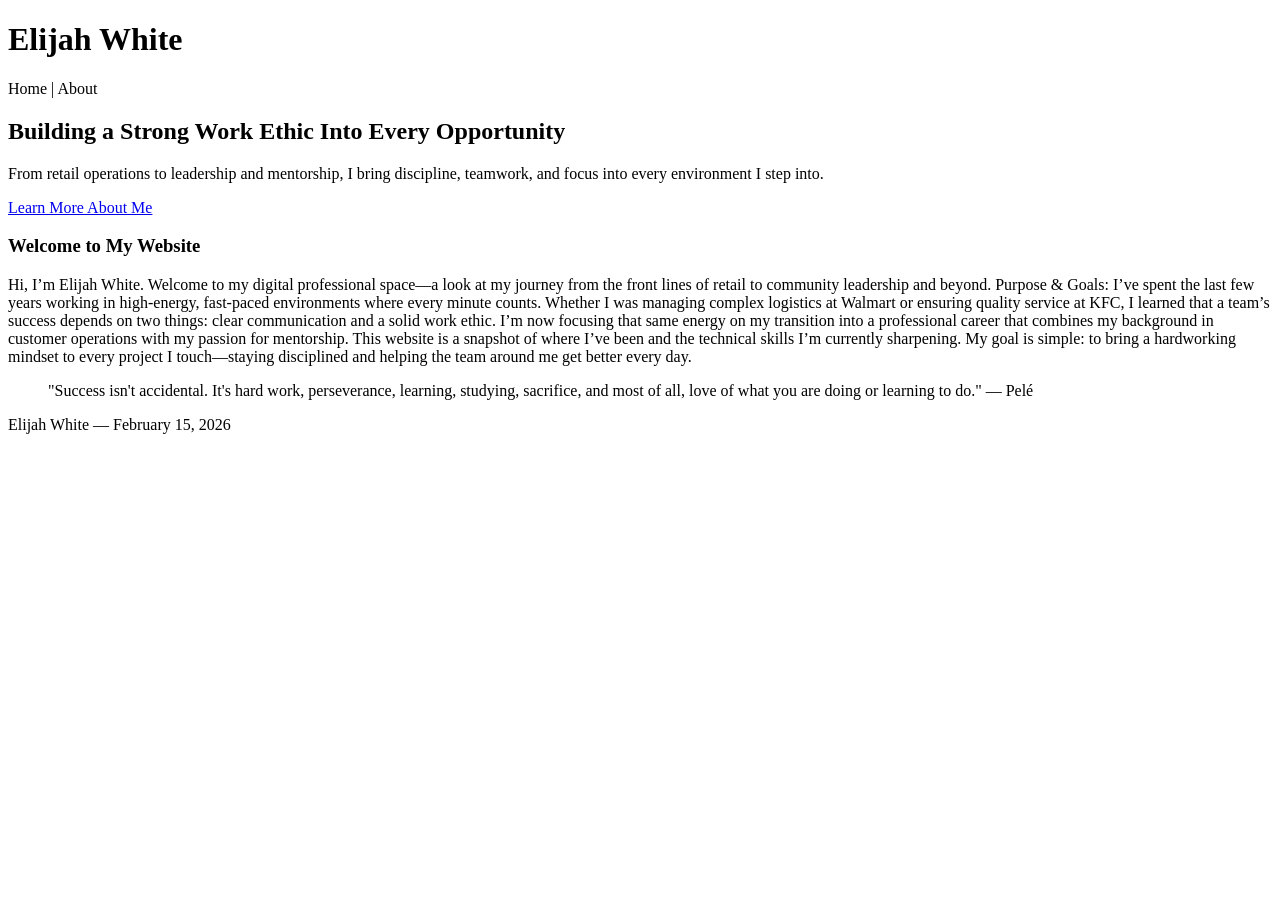
==== webdevelopment/index.html @ 65e0380f "Add files via upload" ====
<!DOCTYPE html>
<html lang="en">
<!--
  Name: Elijah White
  Date: February 5, 2026
  Course: Web Design and Dev
  Description: HTML boilerplate starter template
-->

<head>
  <!-- Character encoding for proper text rendering -->
  <meta charset="utf-8">

  <!-- Mobile-friendly viewport settings -->
  <meta name="viewport" content="width=device-width, initial-scale=1.0">

  <!-- Page title shown in browser tab -->
  <title>Home | Elijah White</title>

  <!-- Link to external CSS for styling -->
  <link rel="stylesheet" href="style.css">
</head>

<body>
  <!-- Header -->
  <header>
    <h1>Elijah White</h1>
    <nav>
      Home | About
    </nav>
  </header>

  <!-- HERO SECTION -->
  <section class="hero">
    <h1>Building a Strong Work Ethic Into Every Opportunity</h1>
    <p>
      From retail operations to leadership and mentorship, I bring discipline,
      teamwork, and focus into every environment I step into.
    </p>
    <a href="#" class="btn">Learn More About Me</a>
  </section>

  <!-- Main Content -->
  <main>

    <h3>Welcome to My Website</h3>

    <p>
      Hi, I’m Elijah White. Welcome to my digital professional space—a look at my journey from the front lines of retail to community leadership and beyond.
      Purpose & Goals: I’ve spent the last few years working in high-energy, fast-paced environments where every minute counts. Whether I was managing complex logistics at Walmart or ensuring quality service at KFC, I learned that a team’s success depends on two things: clear communication and a solid work ethic.
      I’m now focusing that same energy on my transition into a professional career that combines my background in customer operations with my passion for mentorship. This website is a snapshot of where I’ve been and the technical skills I’m currently sharpening. My goal is simple: to bring a hardworking mindset to every project I touch—staying disciplined and helping the team around me get better every day.
    </p>

    <blockquote>
      "Success isn't accidental. It's hard work, perseverance, learning, studying, sacrifice, and most of all, love of what you are doing or learning to do." — Pelé
    </blockquote>

  </main>

  <footer>
    <p>Elijah White — February 15, 2026</p>
  </footer>
</body>
</html>
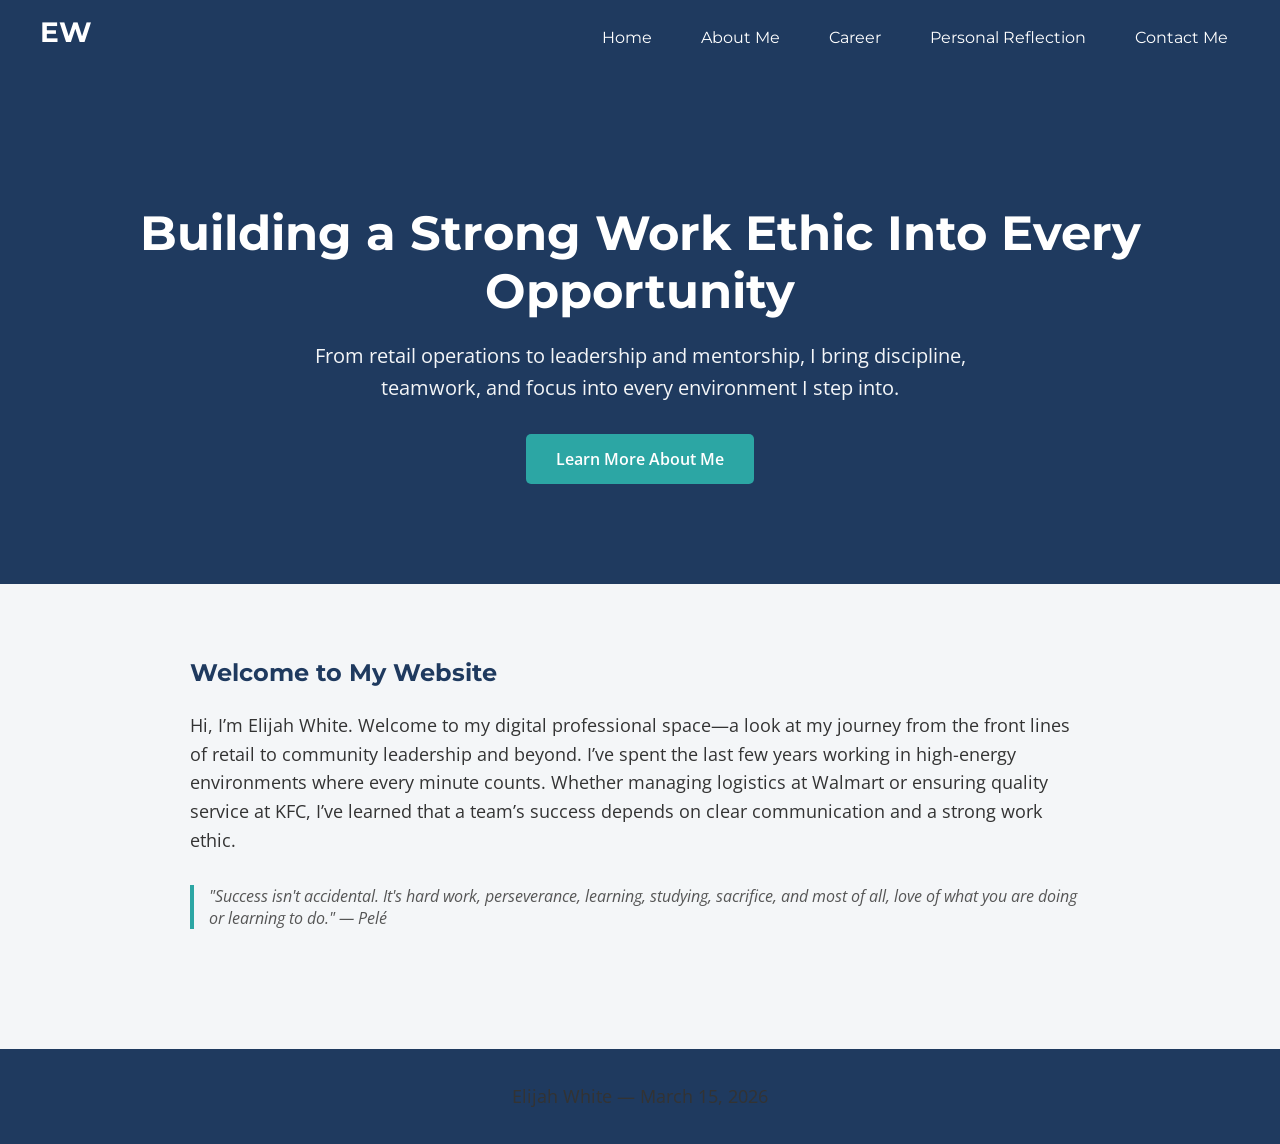
==== commit 954c91df: "Add files via upload" ====
--- a/webdevelopment/index.html
+++ b/webdevelopment/index.html
@@ -1,64 +1,77 @@
 <!DOCTYPE html>
 <html lang="en">
+
 <!--
-  Name: Elijah White
-  Date: February 5, 2026
-  Course: Web Design and Dev
-  Description: HTML boilerplate starter template
+Name: Elijah White
+Date: March 15, 2026
+Course: Web Design and Dev
+Description: Home page
 -->
 
 <head>
-  <!-- Character encoding for proper text rendering -->
-  <meta charset="utf-8">
 
-  <!-- Mobile-friendly viewport settings -->
-  <meta name="viewport" content="width=device-width, initial-scale=1.0">
+<meta charset="utf-8">
+<meta name="viewport" content="width=device-width, initial-scale=1.0">
 
-  <!-- Page title shown in browser tab -->
-  <title>Home | Elijah White</title>
+<title>Home | Elijah White</title>
 
-  <!-- Link to external CSS for styling -->
-  <link rel="stylesheet" href="style.css">
+<link rel="stylesheet" href="style.css">
+<link rel="stylesheet" href="nav.css">
+
+<link href="https://fonts.googleapis.com/css2?family=Montserrat:wght@600&family=Open+Sans&display=swap" rel="stylesheet">
+
 </head>
 
 <body>
-  <!-- Header -->
-  <header>
-    <h1>Elijah White</h1>
-    <nav>
-      Home | About
-    </nav>
-  </header>
 
-  <!-- HERO SECTION -->
-  <section class="hero">
-    <h1>Building a Strong Work Ethic Into Every Opportunity</h1>
-    <p>
-      From retail operations to leadership and mentorship, I bring discipline,
-      teamwork, and focus into every environment I step into.
-    </p>
-    <a href="#" class="btn">Learn More About Me</a>
-  </section>
+<header>
 
-  <!-- Main Content -->
-  <main>
+<div class="logo">EW</div>
 
-    <h3>Welcome to My Website</h3>
+<nav>
+<ul>
+<li><a href="index.html">Home</a></li>
+<li><a href="about.html">About Me</a></li>
+<li><a href="career.html">Career</a></li>
+<li><a href="reflection.html">Personal Reflection</a></li>
+<li><a href="contact.html">Contact Me</a></li>
+</ul>
+</nav>
 
-    <p>
-      Hi, I’m Elijah White. Welcome to my digital professional space—a look at my journey from the front lines of retail to community leadership and beyond.
-      Purpose & Goals: I’ve spent the last few years working in high-energy, fast-paced environments where every minute counts. Whether I was managing complex logistics at Walmart or ensuring quality service at KFC, I learned that a team’s success depends on two things: clear communication and a solid work ethic.
-      I’m now focusing that same energy on my transition into a professional career that combines my background in customer operations with my passion for mentorship. This website is a snapshot of where I’ve been and the technical skills I’m currently sharpening. My goal is simple: to bring a hardworking mindset to every project I touch—staying disciplined and helping the team around me get better every day.
-    </p>
+</header>
 
-    <blockquote>
-      "Success isn't accidental. It's hard work, perseverance, learning, studying, sacrifice, and most of all, love of what you are doing or learning to do." — Pelé
-    </blockquote>
+<section class="hero">
 
-  </main>
+<h1>Building a Strong Work Ethic Into Every Opportunity</h1>
 
-  <footer>
-    <p>Elijah White — February 15, 2026</p>
-  </footer>
+<p>
+From retail operations to leadership and mentorship, I bring discipline,
+teamwork, and focus into every environment I step into.
+</p>
+
+<a href="about.html" class="btn">Learn More About Me</a>
+
+</section>
+
+<main>
+
+<h3>Welcome to My Website</h3>
+
+<p>
+Hi, I’m Elijah White. Welcome to my digital professional space—a look at my journey from the front lines of retail to community leadership and beyond. I’ve spent the last few years working in high-energy environments where every minute counts. Whether managing logistics at Walmart or ensuring quality service at KFC, I’ve learned that a team’s success depends on clear communication and a strong work ethic.
+</p>
+
+<blockquote>
+"Success isn't accidental. It's hard work, perseverance, learning, studying, sacrifice, and most of all, love of what you are doing or learning to do." — Pelé
+</blockquote>
+
+</main>
+
+<footer>
+
+<p>Elijah White — March 15, 2026</p>
+
+</footer>
+
 </body>
 </html>
--- a/webdevelopment/style.css
+++ b/webdevelopment/style.css
@@ -0,0 +1,169 @@
+/* Import Google Fonts */
+@import url('https://fonts.googleapis.com/css2?family=Montserrat:wght@600;700&family=Open+Sans:wght@400;600&display=swap');
+
+/* =========================
+   Global / Body Styling
+========================= */
+
+body {
+  background-color: #F4F6F8; /* Secondary Color - Light Gray */
+  font-family: 'Open Sans', sans-serif;
+  margin: 0;
+  padding: 0;
+  color: #1F3A5F; /* Primary Navy */
+}
+
+/* =========================
+   Header Styling
+========================= */
+
+header {
+  background-color: #1F3A5F;
+  color: #FFFFFF;
+  padding: 20px;
+  text-align: center;
+}
+
+header h1 {
+  font-family: 'Montserrat', sans-serif;
+  margin: 0;
+  font-size: 32px;
+}
+
+nav {
+  font-family: 'Montserrat', sans-serif;
+  color: #2CA6A4; /* Accent Teal */
+  margin-top: 10px;
+}
+
+/* =========================
+   HERO SECTION
+========================= */
+
+.hero {
+  background-color: #1F3A5F; /* Navy background */
+  color: #FFFFFF;
+  text-align: center;
+  padding: 100px 20px;
+}
+
+.hero h1 {
+  font-family: 'Montserrat', sans-serif;
+  font-size: 48px;
+  margin-bottom: 20px;
+  color: #FFFFFF;
+}
+
+.hero p {
+  font-size: 20px;
+  max-width: 700px;
+  margin: 0 auto 30px auto;
+  color: #F4F6F8;
+}
+
+/* Button Styling */
+.btn {
+  display: inline-block;
+  background-color: #2CA6A4; /* Accent Teal */
+  color: #FFFFFF;
+  padding: 14px 30px;
+  text-decoration: none;
+  border-radius: 5px;
+  font-weight: 600;
+  transition: all 0.3s ease;
+}
+
+/* Hover Effect */
+.btn:hover {
+  background-color: #FFFFFF;
+  color: #1F3A5F;
+}
+
+/* =========================
+   Main Content Styling
+========================= */
+
+main {
+  padding: 50px 20px;
+  max-width: 900px;
+  margin: auto;
+}
+
+h3 {
+  color: #1F3A5F;
+  font-family: 'Montserrat', sans-serif;
+  font-size: 24px;
+}
+
+p {
+  font-family: 'Open Sans', sans-serif;
+  font-size: 18px;
+  line-height: 1.6;
+  color: #333333;
+}
+
+/* Blockquote Styling */
+blockquote {
+  font-style: italic;
+  margin: 30px 0;
+  padding-left: 15px;
+  border-left: 4px solid #2CA6A4;
+  color: #555555;
+}
+
+/* =========================
+   Footer Styling
+========================= */
+
+footer {
+  background-color: #1F3A5F;
+  color: #FFFFFF;
+  text-align: center;
+  padding: 15px;
+  margin-top: 40px;
+}
+
+/* =========================
+   Resume Link Styling (Box Model)
+========================= */
+
+.resume-link {
+  display: inline-block;
+  background-color: #2CA6A4; /* Accent Teal */
+  color: #FFFFFF;
+  padding: 15px 30px;          /* Space inside box */
+  margin: 20px 0 40px 0;       /* Space outside box */
+  border: 3px solid #1F3A5F;   /* Navy border */
+  border-radius: 8px;          /* Rounded corners */
+  text-decoration: none;
+  font-family: 'Montserrat', sans-serif;
+  font-weight: 600;
+  transition: all 0.3s ease;
+}
+
+/* Hover Effect */
+.resume-link:hover {
+  background-color: #1F3A5F;
+  color: #FFFFFF;
+}
+
+/* =========================
+   List Styling
+========================= */
+
+.skills-list {
+  list-style-type: square;   /* Change bullet type */
+  margin: 20px 0;
+  padding-left: 25px;
+}
+
+.skills-list li {
+  font-size: 18px;           /* Font size */
+  color: #1F3A5F;            /* Text color */
+  margin-bottom: 10px;       /* Space between items */
+}
+
+/* Hover Effect */
+.skills-list li:hover {
+  color: #2CA6A4;            /* Accent teal on hover */
+}
--- a/webdevelopment/nav.css
+++ b/webdevelopment/nav.css
@@ -0,0 +1,59 @@
+/* Navigation Styling */
+
+body{
+    margin:0;
+    font-family: 'Open Sans', sans-serif;
+    background-color:#F4F6F8;
+}
+
+/* Header Layout */
+
+header{
+    display:flex;
+    justify-content:space-between;
+    align-items:center;
+    background-color:#1F3A5F;
+    padding:15px 40px;
+}
+
+/* Logo */
+
+.logo{
+    font-family:'Montserrat', sans-serif;
+    font-size:28px;
+    font-weight:bold;
+    color:white;
+}
+
+/* Navigation List */
+
+nav ul{
+    display:flex;
+    list-style:none;
+    margin:0;
+    padding:0;
+}
+
+/* Navigation Items */
+
+nav li{
+    margin-left:25px;
+}
+
+/* Navigation Links */
+
+nav a{
+    text-decoration:none;
+    font-family:'Montserrat', sans-serif;
+    font-size:16px;
+    color:white;
+    padding:8px 12px;
+    transition:0.3s;
+}
+
+/* Hover Effect */
+
+nav a:hover{
+    background-color:#2CA6A4;
+    border-radius:5px;
+}
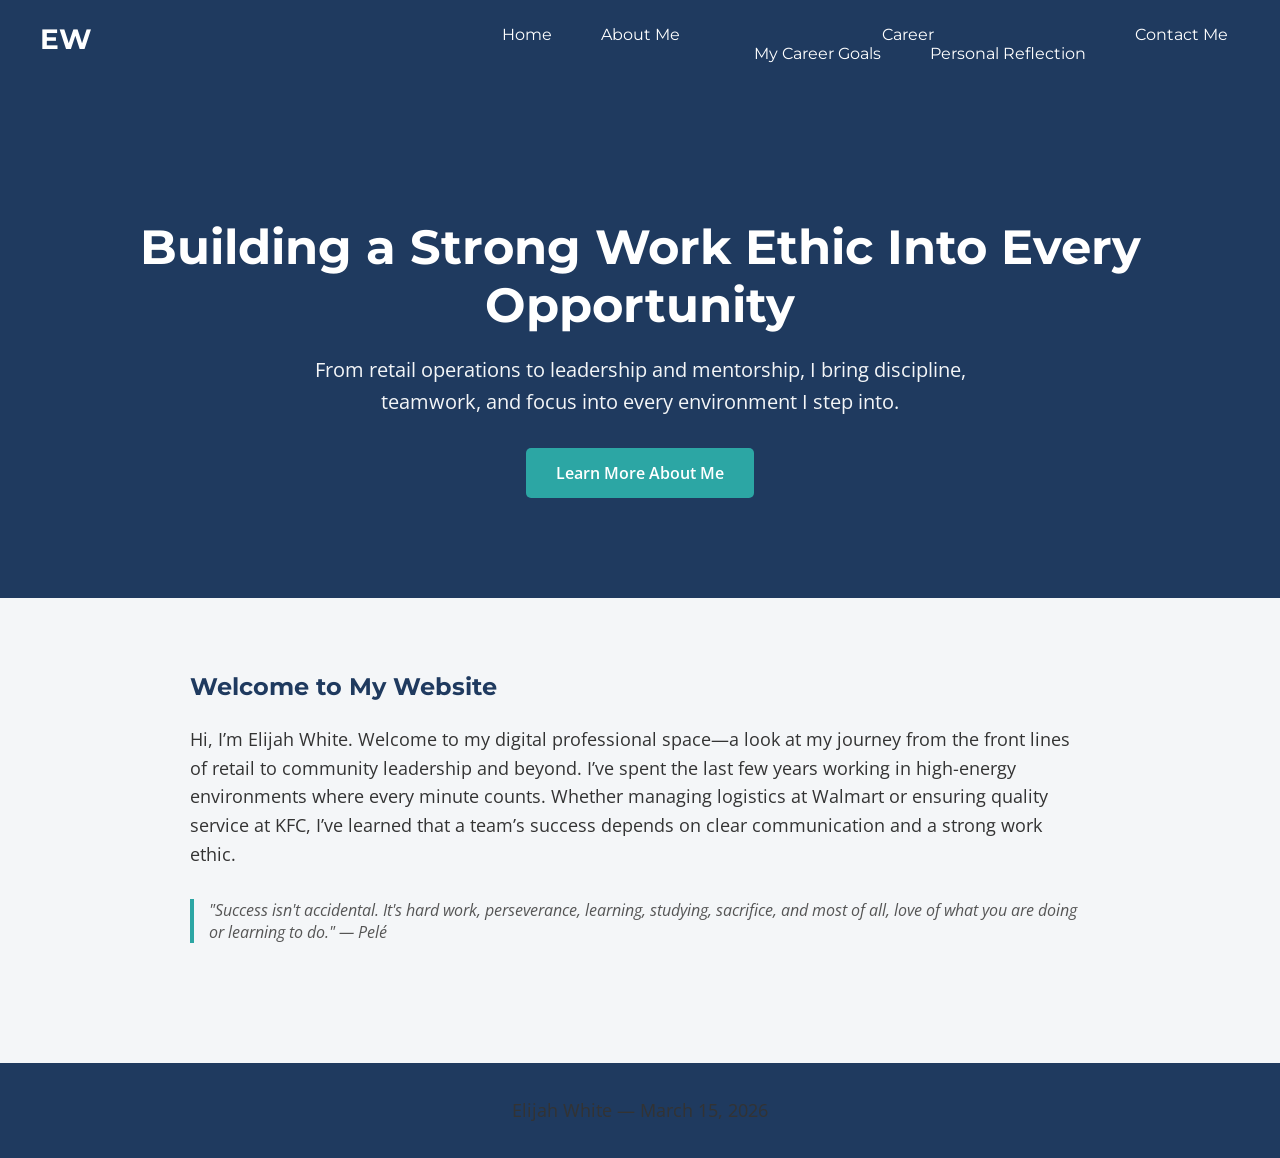
==== commit 2f173f3e: "Add files via upload" ====
--- a/webdevelopment/index.html
+++ b/webdevelopment/index.html
@@ -32,9 +32,17 @@
 <ul>
 <li><a href="index.html">Home</a></li>
 <li><a href="about.html">About Me</a></li>
-<li><a href="career.html">Career</a></li>
+
+<li class="dropdown">
+<a href="#">Career</a>
+<ul class="dropdown-menu">
+<li><a href="career.html">My Career Goals</a></li>
 <li><a href="reflection.html">Personal Reflection</a></li>
+</ul>
+</li>
+
 <li><a href="contact.html">Contact Me</a></li>
+
 </ul>
 </nav>
 
--- a/webdevelopment/style.css
+++ b/webdevelopment/style.css
@@ -166,4 +166,32 @@
 /* Hover Effect */
 .skills-list li:hover {
   color: #2CA6A4;            /* Accent teal on hover */
+}
+
+/* =========================
+   Reflection Page Styling
+========================= */
+
+.reflection-box{
+background-color:#FFFFFF;
+border:3px solid #1F3A5F;
+padding:30px;
+margin-top:30px;
+border-radius:8px;
+box-shadow:0px 4px 10px rgba(0,0,0,0.1);
+}
+
+/* Style first letter of first paragraph */
+
+.reflection-box p:first-of-type::first-letter{
+font-size:42px;
+font-weight:bold;
+color:#2CA6A4;
+font-family:'Montserrat', sans-serif;
+}
+
+/* Indent other paragraphs */
+
+.reflection-box p:not(:first-of-type){
+text-indent:40px;
 }
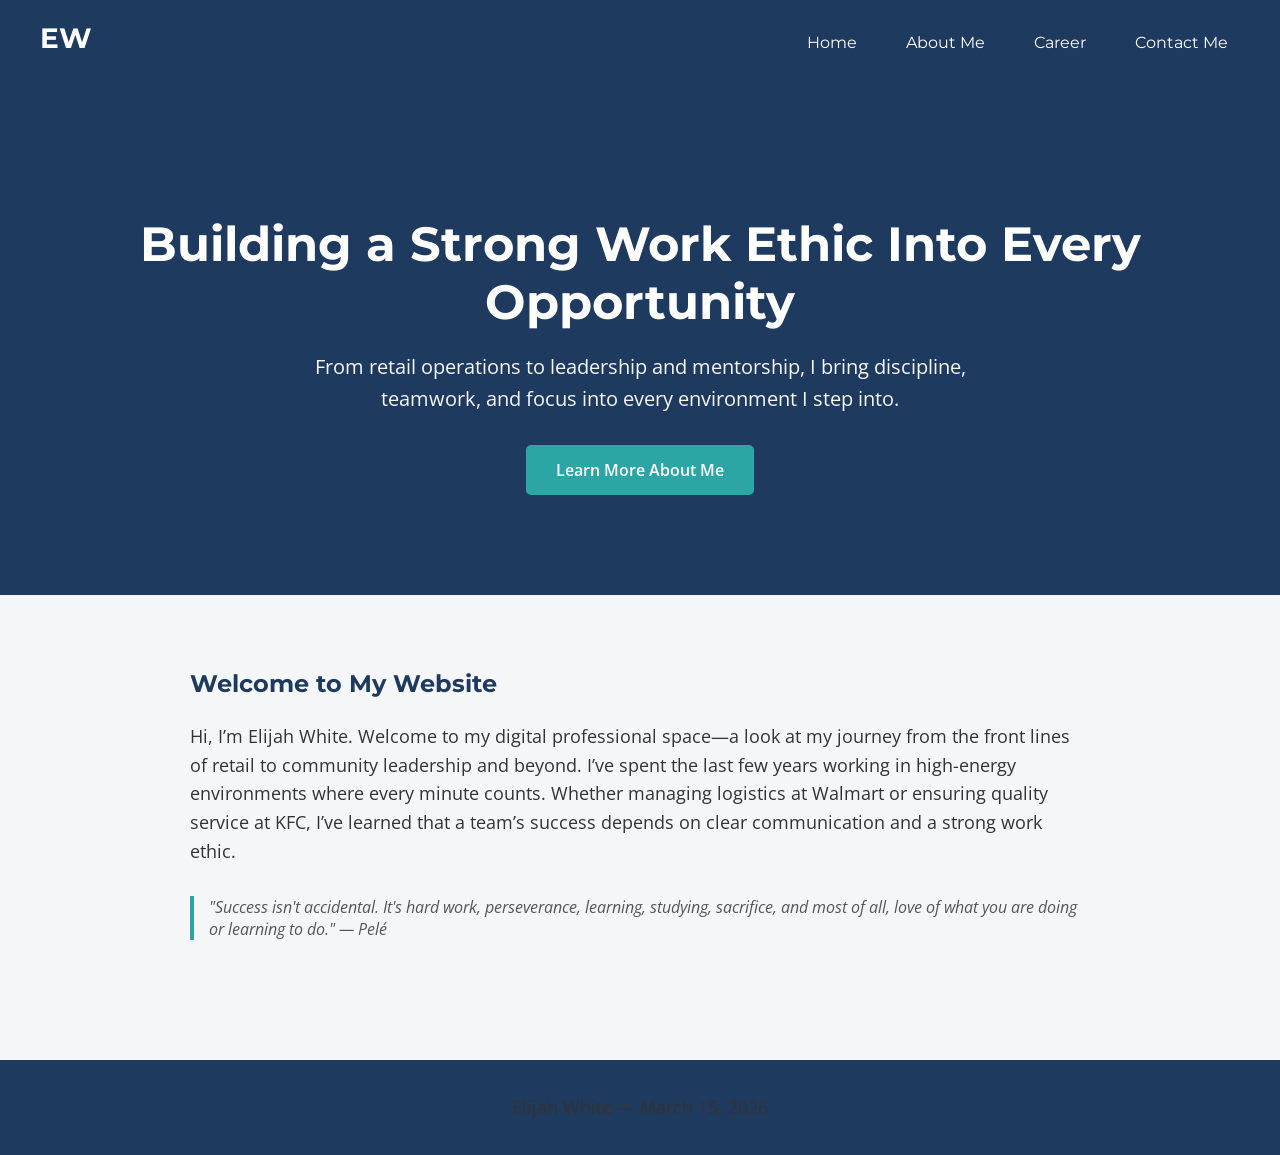
==== commit 447e93c5: "Add files via upload" ====
--- a/webdevelopment/index.html
+++ b/webdevelopment/index.html
@@ -37,7 +37,7 @@
 <a href="#">Career</a>
 <ul class="dropdown-menu">
 <li><a href="career.html">My Career Goals</a></li>
-<li><a href="reflection.html">Personal Reflection</a></li>
+<li><a href="Reflection.html">Personal Reflection</a></li>
 </ul>
 </li>
 
--- a/webdevelopment/nav.css
+++ b/webdevelopment/nav.css
@@ -1,59 +1,88 @@
 /* Navigation Styling */
 
 body{
-    margin:0;
-    font-family: 'Open Sans', sans-serif;
-    background-color:#F4F6F8;
+margin:0;
+font-family:'Open Sans', sans-serif;
+background-color:#F4F6F8;
 }
 
 /* Header Layout */
 
 header{
-    display:flex;
-    justify-content:space-between;
-    align-items:center;
-    background-color:#1F3A5F;
-    padding:15px 40px;
+display:flex;
+justify-content:space-between;
+align-items:center;
+background-color:#1F3A5F;
+padding:15px 40px;
 }
 
 /* Logo */
 
 .logo{
-    font-family:'Montserrat', sans-serif;
-    font-size:28px;
-    font-weight:bold;
-    color:white;
+font-family:'Montserrat', sans-serif;
+font-size:28px;
+font-weight:bold;
+color:white;
 }
 
 /* Navigation List */
 
 nav ul{
-    display:flex;
-    list-style:none;
-    margin:0;
-    padding:0;
+display:flex;
+list-style:none;
+margin:0;
+padding:0;
 }
 
 /* Navigation Items */
 
 nav li{
-    margin-left:25px;
+position:relative;
+margin-left:25px;
 }
 
 /* Navigation Links */
 
 nav a{
-    text-decoration:none;
-    font-family:'Montserrat', sans-serif;
-    font-size:16px;
-    color:white;
-    padding:8px 12px;
-    transition:0.3s;
+text-decoration:none;
+font-family:'Montserrat', sans-serif;
+font-size:16px;
+color:white;
+padding:8px 12px;
+display:block;
+transition:0.3s;
 }
 
 /* Hover Effect */
 
 nav a:hover{
-    background-color:#2CA6A4;
-    border-radius:5px;
+background-color:#2CA6A4;
+border-radius:5px;
+}
+
+/* ======================
+   DROPDOWN MENU
+====================== */
+
+.dropdown-menu{
+display:none;
+position:absolute;
+top:40px;
+left:0;
+background-color:#1F3A5F;
+flex-direction:column;
+padding:0;
+min-width:180px;
+}
+
+/* Dropdown Items */
+
+.dropdown-menu li{
+margin:0;
+}
+
+/* Show dropdown on hover */
+
+.dropdown:hover .dropdown-menu{
+display:block;
 }
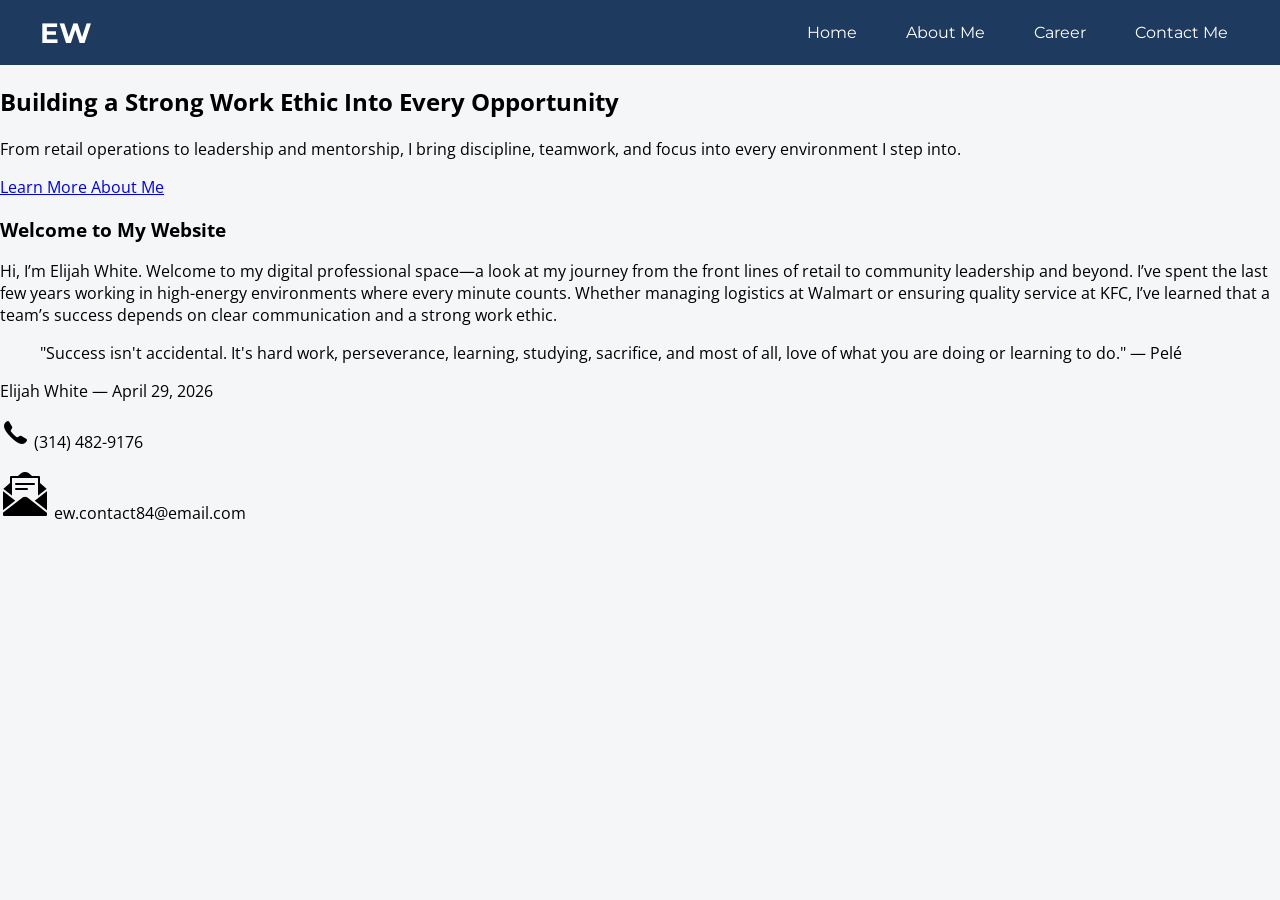
==== commit f4283e0d: "Add files via upload" ====
--- a/webdevelopment/index.html
+++ b/webdevelopment/index.html
@@ -76,9 +76,19 @@
 </main>
 
 <footer>
+    <p>Elijah White — April 29, 2026</p>
 
-<p>Elijah White — March 15, 2026</p>
+    <div class="contact-info">
+        <p>
+            <img src="phone.png" alt="Phone icon" class="icon">
+            (314) 482-9176
+        </p>
 
+        <p>
+            <img src="email.png" alt="Email icon" class="icon">
+            ew.contact84@email.com
+        </p>
+    </div>
 </footer>
 
 </body>
--- a/webdevelopment/nav.css
+++ b/webdevelopment/nav.css
@@ -85,4 +85,47 @@
 
 .dropdown:hover .dropdown-menu{
 display:block;
+}
+
+/* =========================
+   HAMBURGER ICON (DEFAULT)
+========================= */
+
+.menu-icon {
+  display: none;
+  font-size: 28px;
+  color: white;
+  cursor: pointer;
+}
+
+/* =========================
+   MOBILE STYLES
+========================= */
+
+@media (max-width: 768px) {
+
+  /* Show hamburger icon */
+  .menu-icon {
+    display: block;
+  }
+
+  /* Hide full navigation */
+  nav ul {
+    display: none;
+    flex-direction: column;
+    width: 100%;
+    background-color: #1F3A5F;
+  }
+
+  /* Stack nav items if shown later */
+  nav li {
+    margin: 0;
+    text-align: center;
+  }
+
+  /* Hide dropdown menu on mobile */
+  .dropdown-menu {
+    display: none;
+  }
+
 }
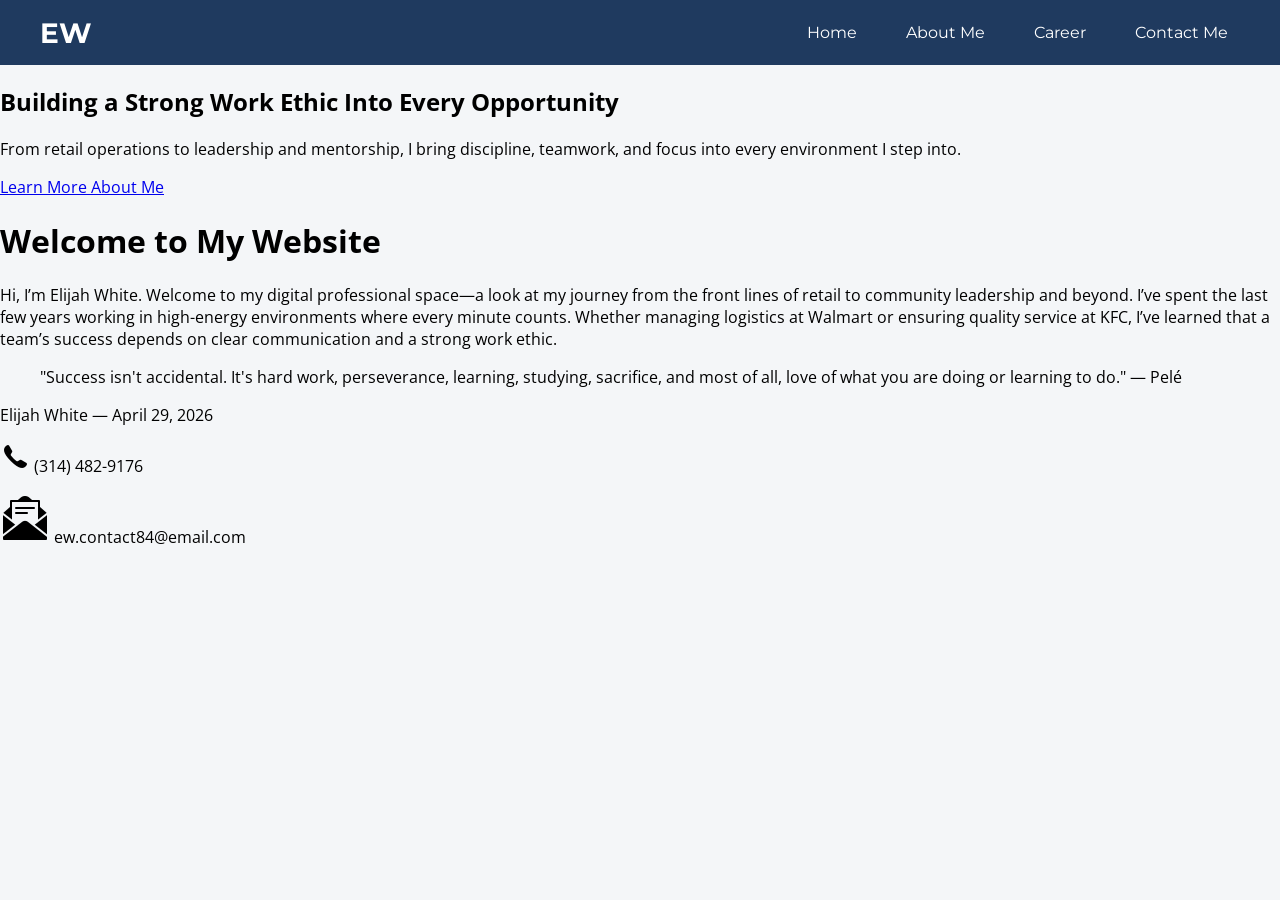
==== commit 9743ffe3: "Add files via upload" ====
--- a/webdevelopment/index.html
+++ b/webdevelopment/index.html
@@ -17,6 +17,9 @@
 
 <link rel="stylesheet" href="style.css">
 <link rel="stylesheet" href="nav.css">
+
+<!-- Custom font used here -->
+<link href="https://fonts.googleapis.com/css2?family=Poppins:wght@600;700&display=swap" rel="stylesheet">
 
 <link href="https://fonts.googleapis.com/css2?family=Montserrat:wght@600&family=Open+Sans&display=swap" rel="stylesheet">
 
@@ -63,7 +66,7 @@
 
 <main>
 
-<h3>Welcome to My Website</h3>
+<h1>Welcome to My Website</h1>
 
 <p>
 Hi, I’m Elijah White. Welcome to my digital professional space—a look at my journey from the front lines of retail to community leadership and beyond. I’ve spent the last few years working in high-energy environments where every minute counts. Whether managing logistics at Walmart or ensuring quality service at KFC, I’ve learned that a team’s success depends on clear communication and a strong work ethic.
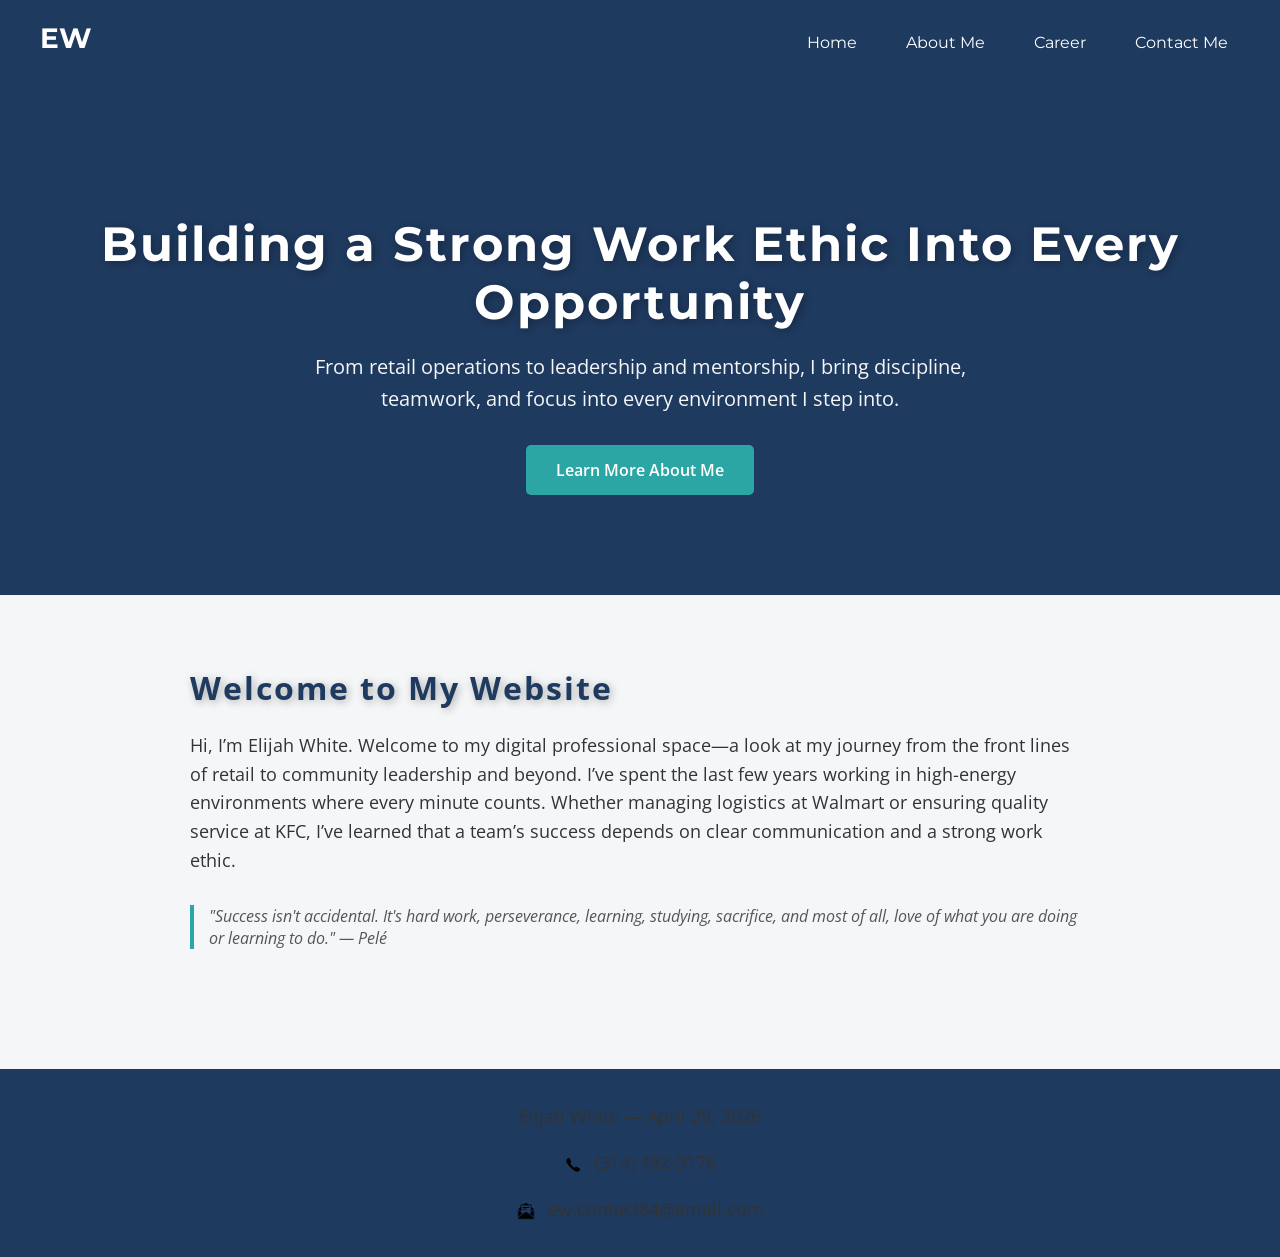
==== commit 75cd5f6c: "Add files via upload" ====
--- a/webdevelopment/index.html
+++ b/webdevelopment/index.html
@@ -39,7 +39,7 @@
 <li class="dropdown">
 <a href="#">Career</a>
 <ul class="dropdown-menu">
-<li><a href="career.html">My Career Goals</a></li>
+<li><a href="project.html">My Career Portfolio</a></li>
 <li><a href="Reflection.html">Personal Reflection</a></li>
 </ul>
 </li>
--- a/webdevelopment/style.css
+++ b/webdevelopment/style.css
@@ -0,0 +1,581 @@
+/* Import Google Fonts */
+@import url('https://fonts.googleapis.com/css2?family=Montserrat:wght@600;700&family=Open+Sans:wght@400;600&display=swap');
+
+/* Custom font from Google Fonts applied to site */
+.hero h1 {
+  font-family: 'Poppins', sans-serif;
+}
+/* =========================
+   Global / Body Styling
+========================= */
+
+body {
+  background-color: #F4F6F8; /* Secondary Color - Light Gray */
+  font-family: 'Open Sans', sans-serif;
+  margin: 0;
+  padding: 0;
+  color: #1F3A5F; /* Primary Navy */
+}
+
+/* =========================
+   Header Styling
+========================= */
+
+header {
+  background-color: #1F3A5F;
+  color: #FFFFFF;
+  padding: 20px;
+  text-align: center;
+}
+
+header h1 {
+  font-family: 'Montserrat', sans-serif;
+  margin: 0;
+  font-size: 32px;
+}
+
+nav {
+  font-family: 'Montserrat', sans-serif;
+  color: #2CA6A4; /* Accent Teal */
+  margin-top: 10px;
+}
+
+/* =========================
+   HERO SECTION
+========================= */
+
+/* Custom styles for all <h1> elements */
+h1 {
+  letter-spacing: 2px; /* improves readability */
+  text-shadow: 2px 2px 8px rgba(0,0,0,0.3); /* adds depth */
+}
+
+.hero {
+  background-color: #1F3A5F; /* Navy background */
+  color: #FFFFFF;
+  text-align: center;
+  padding: 100px 20px;
+}
+
+.hero h1 {
+  font-family: 'Montserrat', sans-serif;
+  font-size: 48px;
+  margin-bottom: 20px;
+  color: #FFFFFF;
+}
+
+.hero p {
+  font-size: 20px;
+  max-width: 700px;
+  margin: 0 auto 30px auto;
+  color: #F4F6F8;
+}
+
+
+
+/* Button Styling */
+.btn {
+  display: inline-block;
+  background-color: #2CA6A4; /* Accent Teal */
+  color: #FFFFFF;
+  padding: 14px 30px;
+  text-decoration: none;
+  border-radius: 5px;
+  font-weight: 600;
+  transition: all 0.3s ease;
+}
+
+/* Hover Effect */
+.btn:hover {
+  background-color: #FFFFFF;
+  color: #1F3A5F;
+}
+
+/* =========================
+   Main Content Styling
+========================= */
+
+main {
+  padding: 50px 20px;
+  max-width: 900px;
+  margin: auto;
+}
+
+h3 {
+  color: #1F3A5F;
+  font-family: 'Montserrat', sans-serif;
+  font-size: 24px;
+}
+
+p {
+  font-family: 'Open Sans', sans-serif;
+  font-size: 18px;
+  line-height: 1.6;
+  color: #333333;
+}
+
+/* Blockquote Styling */
+blockquote {
+  font-style: italic;
+  margin: 30px 0;
+  padding-left: 15px;
+  border-left: 4px solid #2CA6A4;
+  color: #555555;
+}
+
+/* =========================
+   Footer Styling
+========================= */
+
+footer {
+  background-color: #1F3A5F;
+  color: #FFFFFF;
+  text-align: center;
+  padding: 15px;
+  margin-top: 40px;
+}
+
+/* =========================
+   Resume Link Styling (Box Model)
+========================= */
+
+.resume-link {
+  display: inline-block;
+  background-color: #2CA6A4; /* Accent Teal */
+  color: #FFFFFF;
+  padding: 15px 30px;          /* Space inside box */
+  margin: 20px 0 40px 0;       /* Space outside box */
+  border: 3px solid #1F3A5F;   /* Navy border */
+  border-radius: 8px;          /* Rounded corners */
+  text-decoration: none;
+  font-family: 'Montserrat', sans-serif;
+  font-weight: 600;
+  transition: all 0.3s ease;
+}
+
+/* Hover Effect */
+.resume-link:hover {
+  background-color: #1F3A5F;
+  color: #FFFFFF;
+}
+
+/* =========================
+   List Styling
+========================= */
+
+.skills-list {
+  list-style-type: square;   /* Change bullet type */
+  margin: 20px 0;
+  padding-left: 25px;
+}
+
+.skills-list li {
+  font-size: 18px;           /* Font size */
+  color: #1F3A5F;            /* Text color */
+  margin-bottom: 10px;       /* Space between items */
+}
+
+/* Hover Effect */
+.skills-list li:hover {
+  color: #2CA6A4;            /* Accent teal on hover */
+}
+
+/* =========================
+   Reflection Page Styling
+========================= */
+
+.reflection-box{
+background-color:#FFFFFF;
+border:3px solid #1F3A5F;
+padding:30px;
+margin-top:30px;
+border-radius:8px;
+box-shadow:0px 4px 10px rgba(0,0,0,0.1);
+}
+
+/* Style first letter of first paragraph */
+
+.reflection-box p:first-of-type::first-letter{
+font-size:42px;
+font-weight:bold;
+color:#2CA6A4;
+font-family:'Montserrat', sans-serif;
+}
+
+/* Indent other paragraphs */
+
+.reflection-box p:not(:first-of-type){
+text-indent:40px;
+}
+
+/* Profile Image */
+.profile-img {
+  width: 200px;
+  border-radius: 12px;
+  box-shadow: 0 4px 10px rgba(0,0,0,0.2);
+  transition: transform 0.3s ease;
+}
+
+.profile-img:hover {
+  transform: scale(1.05);
+}
+
+/* Video Styling */
+.resume-video {
+  border-radius: 10px;
+  box-shadow: 0 4px 10px rgba(0,0,0,0.2);
+}
+
+/* Caption */
+figcaption {
+  text-align: center;
+  font-size: 0.9rem;
+  margin-top: 8px;
+  color: #555;
+}
+
+.contact-info {
+    margin-top: 10px;
+}
+
+.icon {
+    width: 18px;
+    height: 18px;
+    vertical-align: middle;
+    margin-right: 8px;
+
+    /* Smooth animation */
+    transition: all 0.3s ease;
+}
+
+/* 🔥 HOVER ANIMATION */
+.icon:hover {
+    transform: scale(1.3); /* makes icon bigger */
+    filter: drop-shadow(0 0 6px #2CA6A4); /* teal glow */
+    cursor: pointer;
+}
+
+/* =========================
+   PRINT STYLES (About Page)
+========================= */
+
+@media print {
+
+  /* Set page margins */
+  @page {
+    margin: 1in;
+  }
+
+  /* Use serif font and black text */
+  body {
+    font-family: Georgia, "Times New Roman", serif;
+    color: #000000;
+    background: #FFFFFF;
+  }
+
+  /* Hide everything first */
+  header,
+  nav,
+  .about-media,
+  .resume-link,
+  video,
+  img,
+  figcaption {
+    display: none;
+  }
+
+  /* Show only important content */
+  h1,
+  h3,
+  p,
+  ul,
+  li,
+  footer {
+    display: block;
+    color: #000000;
+  }
+
+  /* Make sure content fits nicely */
+  main {
+    padding: 0;
+    margin: 0;
+    max-width: 100%;
+  }
+
+  h1 {
+    font-size: 24px;
+    margin-bottom: 10px;
+  }
+
+  h3 {
+    font-size: 18px;
+    margin-top: 15px;
+  }
+
+  p, li {
+    font-size: 14px;
+    line-height: 1.4;
+  }
+
+  ul {
+    padding-left: 20px;
+  }
+
+  /* Footer: only simple contact text */
+  footer {
+    border-top: 1px solid #000;
+    margin-top: 20px;
+    padding-top: 10px;
+    background: none;
+  }
+
+}
+
+/* =========================
+   CONTACT FORM STYLING
+========================= */
+
+.contact-form {
+  background-color: #FFFFFF;
+  padding: 30px;
+  border-radius: 8px;
+  border: 2px solid #1F3A5F;
+  box-shadow: 0px 4px 10px rgba(0,0,0,0.1);
+  max-width: 600px;
+  margin: 0 auto;
+  display: flex;
+  flex-direction: column;
+}
+
+.contact-form label {
+  margin-top: 15px;
+  font-weight: 600;
+  font-family: 'Montserrat', sans-serif;
+}
+
+.contact-form input,
+.contact-form select,
+.contact-form textarea {
+  margin-top: 5px;
+  padding: 10px;
+  border-radius: 5px;
+  border: 1px solid #ccc;
+  font-size: 16px;
+  font-family: 'Open Sans', sans-serif;
+}
+
+.contact-form textarea {
+  min-height: 120px;
+  resize: vertical;
+}
+
+.contact-form button {
+  margin-top: 20px;
+  border: none;
+  cursor: pointer;
+}
+
+/* Mobile Responsive */
+@media (max-width: 600px) {
+  .contact-form {
+    padding: 20px;
+  }
+}
+
+/* =========================
+   GRID LAYOUT (About Page)
+========================= */
+
+.grid-layout {
+  display: grid;
+  grid-template-columns: 1fr; /* Mobile first (stacked) */
+  gap: 30px;
+}
+
+/* Media section (image + video) */
+.about-media {
+  display: grid;
+  grid-template-columns: 1fr;
+  gap: 20px;
+  justify-items: center;
+}
+
+/* Content section */
+.content {
+  max-width: 800px;
+  margin: 0 auto;
+}
+
+/* =========================
+   DESKTOP LAYOUT (Grid)
+========================= */
+
+@media (min-width: 768px) {
+
+  .grid-layout {
+    grid-template-columns: 1fr 2fr; /* Media left, text right */
+    align-items: start;
+  }
+
+  .about-media {
+    grid-template-columns: 1fr;
+  }
+
+  .profile-img {
+    width: 100%;
+    max-width: 250px;
+  }
+
+  .resume-video {
+    width: 100%;
+    max-width: 300px;
+  }
+}
+
+/* =========================
+   PROJECT PAGE GRID LAYOUT 
+========================= */
+
+.project-card {
+  background-color: #FFFFFF;
+  border: 2px solid #1F3A5F;
+  border-radius: 8px;
+  padding: 20px;
+  margin-bottom: 30px;
+
+  display: grid;
+  grid-template-columns: 140px 1fr;
+  gap: 25px;
+
+  align-items: center; /* 🔥 key fix */
+  box-shadow: 0px 4px 10px rgba(0,0,0,0.1);
+}
+
+/* Image column */
+.project-card figure {
+  margin: 0;
+  display: flex;
+  flex-direction: column;
+  align-items: center;
+  justify-content: center;
+}
+
+/* Image */
+.project-card img {
+  width: 100%;
+  max-width: 120px;
+  height: auto;
+  display: block;
+}
+
+/* Text column */
+.project-card article {
+  display: flex;
+  flex-direction: column;
+  justify-content: center; /* 🔥 vertical alignment fix */
+}
+
+/* Remove extra spacing from headings */
+.project-card h2 {
+  margin-top: 0;
+  margin-bottom: 8px;
+}
+
+/* Caption */
+.project-card figcaption {
+  margin-top: 6px;
+  font-size: 0.85rem;
+  text-align: center;
+}
+
+/* =========================
+   MOBILE
+========================= */
+
+@media (max-width: 600px) {
+
+  .project-card {
+    grid-template-columns: 1fr;
+    text-align: center;
+    align-items: center;
+  }
+
+  .project-card img {
+    max-width: 180px;
+    margin: 0 auto;
+  }
+}
+/* =========================
+   TABLE STYLING (Project Page)
+========================= */
+
+.experience-table {
+  width: 100%;
+  border-collapse: collapse;
+  margin: 30px 0;
+
+  background-color: #FFFFFF;
+  border: 2px solid #1F3A5F; /* navy border */
+  border-radius: 8px;
+  overflow: hidden;
+
+  box-shadow: 0px 4px 10px rgba(0,0,0,0.1);
+}
+
+/* Header */
+.experience-table thead {
+  background-color: #1F3A5F; /* navy */
+  color: #FFFFFF;
+  font-family: 'Montserrat', sans-serif;
+}
+
+.experience-table th,
+.experience-table td {
+  padding: 12px;
+  text-align: left;
+  border-bottom: 1px solid #ddd;
+  font-size: 16px;
+}
+
+/* First and third rows (teal highlight like your theme) */
+.experience-table tbody tr:nth-child(1),
+.experience-table tbody tr:nth-child(3) {
+  background-color: #E6F7F7; /* very light teal */
+}
+
+/* Alternating rows */
+.experience-table tbody tr:nth-child(even) {
+  background-color: #F4F6F8; /* your page gray */
+}
+
+/* Footer */
+.experience-table tfoot {
+  background-color: #F4F6F8;
+  font-style: italic;
+  text-align: center;
+}
+
+/* Caption (matches your figcaption style but stronger) */
+figure figcaption {
+  font-family: 'Montserrat', sans-serif;
+  font-weight: 600;
+  color: #1F3A5F;
+  margin-bottom: 10px;
+}
+
+/* =========================
+   TABLE RESPONSIVE
+========================= */
+
+@media (max-width: 600px) {
+  .experience-table {
+    display: block;
+    overflow-x: auto;
+  }
+
+  .experience-table th,
+  .experience-table td {
+    font-size: 14px;
+    padding: 8px;
+  }
+}
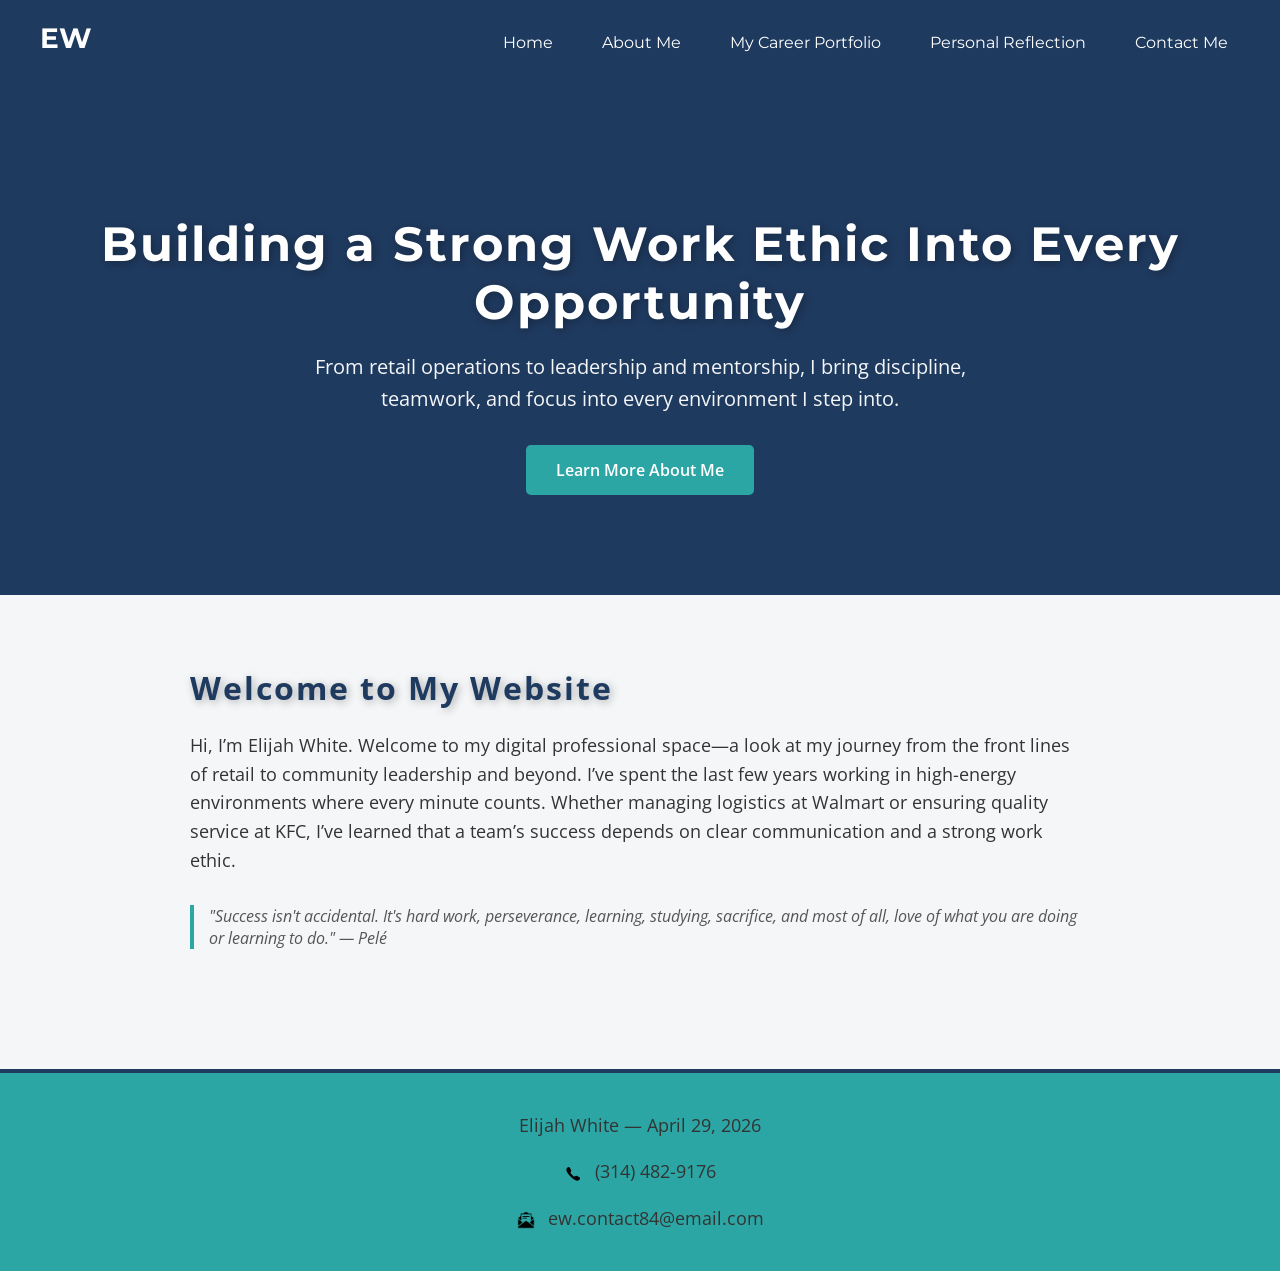
==== commit 90fdd9fa: "Add files via upload" ====
--- a/webdevelopment/index.html
+++ b/webdevelopment/index.html
@@ -31,21 +31,16 @@
 
 <div class="logo">EW</div>
 
-<nav>
+<!-- Hamburger Button -->
+<div class="menu-icon" id="menu-icon">☰</div>
+
+<nav id="nav-menu">
 <ul>
 <li><a href="index.html">Home</a></li>
 <li><a href="about.html">About Me</a></li>
-
-<li class="dropdown">
-<a href="#">Career</a>
-<ul class="dropdown-menu">
 <li><a href="project.html">My Career Portfolio</a></li>
 <li><a href="Reflection.html">Personal Reflection</a></li>
-</ul>
-</li>
-
 <li><a href="contact.html">Contact Me</a></li>
-
 </ul>
 </nav>
 
@@ -94,5 +89,14 @@
     </div>
 </footer>
 
+<script>
+  const menuIcon = document.getElementById("menu-icon");
+  const navMenu = document.getElementById("nav-menu");
+
+  menuIcon.addEventListener("click", function () {
+    navMenu.classList.toggle("active");
+  });
+</script>
+
 </body>
 </html>
--- a/webdevelopment/style.css
+++ b/webdevelopment/style.css
@@ -25,7 +25,6 @@
   background-color: #1F3A5F;
   color: #FFFFFF;
   padding: 20px;
-  text-align: center;
 }
 
 header h1 {
@@ -124,15 +123,28 @@
 }
 
 /* =========================
-   Footer Styling
+   Footer Styling 
 ========================= */
 
 footer {
-  background-color: #1F3A5F;
+  background-color: #2CA6A4; 
   color: #FFFFFF;
   text-align: center;
-  padding: 15px;
+  padding: 20px;
   margin-top: 40px;
+
+  border-top: 4px solid #1F3A5F; 
+}
+
+
+footer a {
+  color: #FFFFFF;
+  font-weight: 600;
+  text-decoration: underline;
+}
+
+footer a:hover {
+  color: #1F3A5F;
 }
 
 /* =========================
@@ -222,6 +234,9 @@
 
 /* Video Styling */
 .resume-video {
+  width: 100%;
+  max-width: 250px; 
+  height: auto;
   border-radius: 10px;
   box-shadow: 0 4px 10px rgba(0,0,0,0.2);
 }
@@ -396,8 +411,16 @@
 .about-media {
   display: grid;
   grid-template-columns: 1fr;
-  gap: 20px;
+  gap: 30px;
   justify-items: center;
+  margin-bottom: 20px;
+}
+
+.about-media img,
+.about-media video {
+  width: 100%;
+  max-width: 220px;
+  height: auto;
 }
 
 /* Content section */
--- a/webdevelopment/nav.css
+++ b/webdevelopment/nav.css
@@ -88,6 +88,17 @@
 }
 
 /* =========================
+   DESKTOP NAV FIX 
+========================= */
+
+nav ul{
+display:flex;
+list-style:none;
+margin:0;
+padding:0;
+}
+
+/* =========================
    HAMBURGER ICON (DEFAULT)
 ========================= */
 
@@ -99,33 +110,47 @@
 }
 
 /* =========================
-   MOBILE STYLES
+   MOBILE styles
 ========================= */
 
 @media (max-width: 768px) {
 
-  /* Show hamburger icon */
   .menu-icon {
     display: block;
+    font-size: 32px;
+    color: white;
+    cursor: pointer;
   }
 
-  /* Hide full navigation */
   nav ul {
-    display: none;
+    display: flex;
     flex-direction: column;
     width: 100%;
     background-color: #1F3A5F;
+
+    position: absolute;
+    top: 70px;
+    left: 0;
+    padding: 10px 0;
+    z-index: 999;
+
+    /* IMPORTANT: hide by default */
+    max-height: 0;
+    overflow: hidden;
+    transition: max-height 0.3s ease;
   }
 
-  /* Stack nav items if shown later */
-  nav li {
-    margin: 0;
-    text-align: center;
+  /* when menu is active */
+  nav.active ul {
+    max-height: 500px;
   }
 
-  /* Hide dropdown menu on mobile */
-  .dropdown-menu {
-    display: none;
+  nav li {
+    text-align: center;
+    margin: 10px 0;
   }
 
+  nav a {
+    font-size: 18px;
+  }
 }
